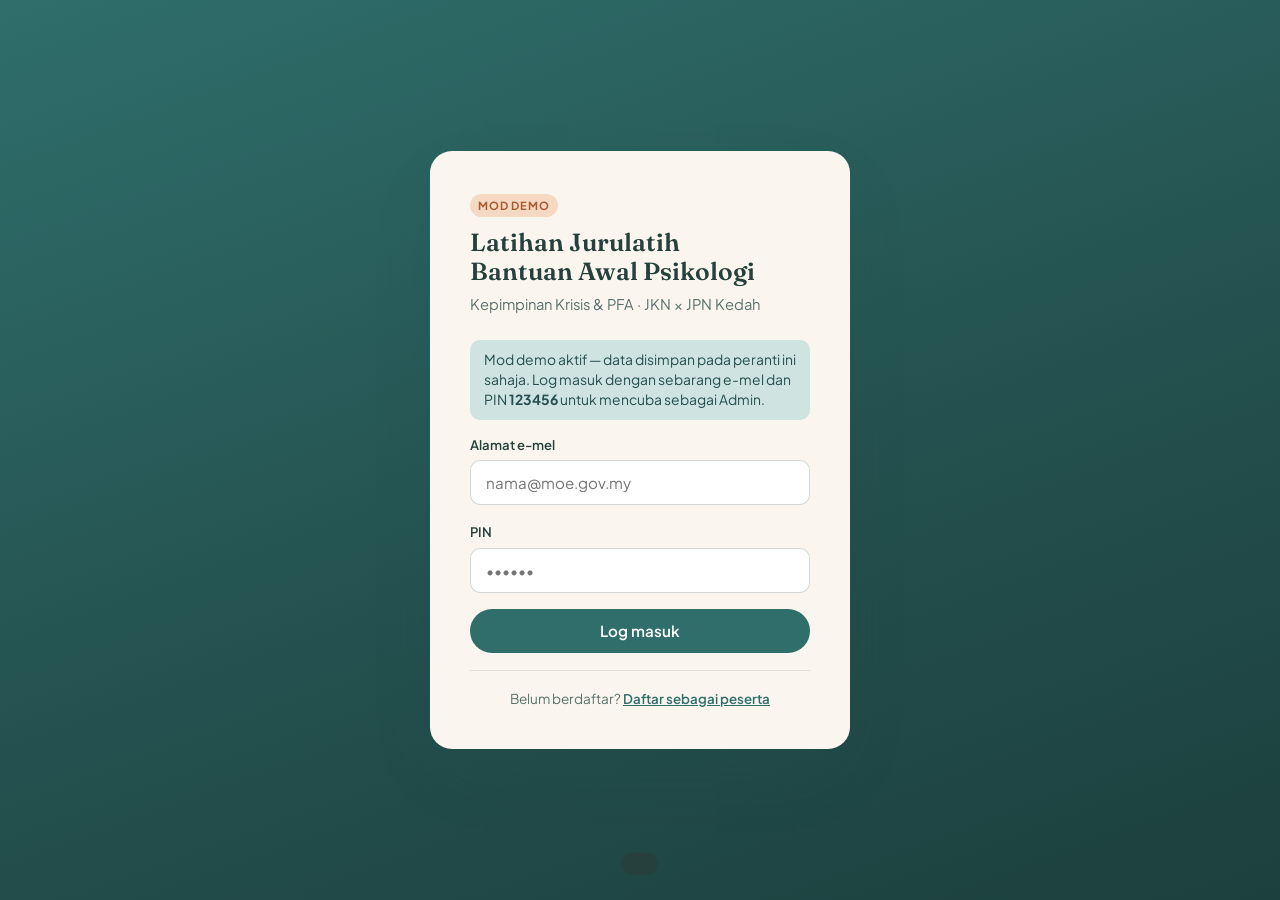
==== index.html @ 791e33bf "Add files via upload" ====
<!DOCTYPE html>
<html lang="ms">
<head>
<meta charset="UTF-8">
<meta name="viewport" content="width=device-width, initial-scale=1.0">
<meta name="theme-color" content="#2F6E6B">
<title>Latihan Jurulatih PFA — JPN Kedah</title>
<link rel="manifest" href="manifest.json">
<link rel="preconnect" href="https://fonts.googleapis.com">
<link rel="preconnect" href="https://fonts.gstatic.com" crossorigin>
<link href="https://fonts.googleapis.com/css2?family=Fraunces:opsz,wght@9..144,400;9..144,500;9..144,600;9..144,700&family=Plus+Jakarta+Sans:wght@400;500;600;700&display=swap" rel="stylesheet">
<link rel="stylesheet" href="styles.css">
</head>
<body>

<!-- ============ LOGIN ============ -->
<div id="view-login">
  <div class="login-box">
    <div id="demoTag" class="demo-tag hidden">MOD DEMO</div>
    <div class="brand">Latihan Jurulatih<br>Bantuan Awal Psikologi</div>
    <div class="sub">Kepimpinan Krisis &amp; PFA · JKN × JPN Kedah</div>

    <div id="loginMsg"></div>

    <div id="formLogin">
      <div class="field">
        <label for="inEmel">Alamat e-mel</label>
        <input type="email" id="inEmel" placeholder="nama@moe.gov.my" autocomplete="username">
      </div>
      <div class="field">
        <label for="inPin">PIN</label>
        <input type="password" id="inPin" placeholder="••••••" autocomplete="current-password" inputmode="numeric">
      </div>
      <button class="btn btn-block" id="btnLogin">Log masuk</button>
      <div class="login-alt">
        Belum berdaftar? <button id="lnkDaftar">Daftar sebagai peserta</button>
      </div>
    </div>

    <div id="formDaftar" class="hidden">
      <div class="field">
        <label for="dNama">Nama penuh</label>
        <input type="text" id="dNama" placeholder="Nama seperti dalam kad pengenalan">
      </div>
      <div class="field">
        <label for="dEmel">Alamat e-mel</label>
        <input type="email" id="dEmel" placeholder="nama@moe.gov.my">
      </div>
      <div class="field">
        <label for="dPpd">PPD / Organisasi</label>
        <select id="dPpd">
          <option value="">— Pilih —</option>
          <option>PPD Kota Setar</option><option>PPD Kubang Pasu</option>
          <option>PPD Pendang</option><option>PPD Yan</option>
          <option>PPD Kuala Muda / Sik</option><option>PPD Baling</option>
          <option>PPD Padang Terap</option><option>PPD Kulim / Bandar Baharu</option>
          <option>PPD Langkawi</option><option>PPD Pokok Sena</option>
          <option>JPN Kedah</option><option>JKN Kedah</option>
        </select>
      </div>
      <div class="field">
        <label for="dSekolah">Sekolah / Unit</label>
        <input type="text" id="dSekolah" placeholder="Contoh: SMK Sultanah Asma">
      </div>
      <div class="field">
        <label for="dPin">Cipta PIN (6 digit)</label>
        <input type="password" id="dPin" placeholder="••••••" inputmode="numeric" maxlength="6">
      </div>
      <button class="btn btn-block" id="btnDaftar">Daftar akaun</button>
      <div class="login-alt">
        Sudah ada akaun? <button id="lnkLogin">Log masuk</button>
      </div>
    </div>
  </div>
</div>

<!-- ============ APP SHELL ============ -->
<div id="shell" class="hidden">
  <nav class="topnav">
    <div class="topnav-in">
      <div class="logo">Latihan Jurulatih PFA<small>JPN KEDAH</small></div>
      <div class="spacer"></div>
      <div class="nav-links" id="navLinks">
        <button data-go="dash" class="on">Dashboard</button>
        <button data-go="sijil">Sijil</button>
        <button data-go="admin" id="navAdmin" class="hidden">Pentadbiran</button>
      </div>
      <div class="who">
        <div class="who-txt"><b id="whoNama">—</b><span id="whoPeranan">—</span></div>
        <div class="avatar" id="whoAv">?</div>
        <button class="btn btn-ghost btn-sm" id="btnKeluar">Keluar</button>
      </div>
    </div>
  </nav>

  <main>
    <!-- DASHBOARD -->
    <section id="view-dash" class="wrap"></section>
    <!-- UNIT -->
    <section id="view-unit" class="wrap hidden"></section>
    <!-- KUIZ -->
    <section id="view-kuiz" class="wrap-narrow hidden"></section>
    <!-- SIJIL -->
    <section id="view-sijil" class="wrap hidden"></section>
    <!-- ADMIN -->
    <section id="view-admin" class="wrap hidden"></section>
  </main>

  <div class="heal-strip">
    Sokongan emosi: <b>Talian HEAL 15555</b> <span>· setiap hari 8:00 pagi – 12:00 tengah malam</span>
  </div>
</div>

<div id="glossPop"></div>
<div id="toast"></div>

<script src="content.js"></script>
<script src="soalan.js"></script>
<script src="app.js"></script>
<script>
if('serviceWorker' in navigator){
  window.addEventListener('load',()=>navigator.serviceWorker.register('sw.js').catch(()=>{}));
}
</script>
</body>
</html>
---- styles.css ----
/* ==========================================================
   Sistem Latihan Jurulatih PFA — JPN Kedah
   Palet: healing (teal tenang · sage · krim · amber lembut)
   ========================================================== */
:root{
  --cream:#FAF6EF; --cream-2:#F2ECE0; --cream-3:#E8E0D2;
  --teal:#2F6E6B; --teal-deep:#234F4D; --teal-soft:#CFE3E1;
  --sage:#9CB380; --sage-soft:#C7D6B3; --sage-deep:#6E8A55;
  --amber:#E9A178; --amber-soft:#F6D9C3; --amber-deep:#A85A30;
  --slate:#26403E; --slate-soft:#5A716E; --slate-faint:#8CA09D;
  --line:rgba(38,64,62,.12); --line-2:rgba(38,64,62,.2);
  --card:#fff;
  --ok:#4E8A4A; --ok-bg:#E7F0E5;
  --warn:#B8863A;
  --shadow-s:0 6px 18px -12px rgba(35,79,77,.4);
  --shadow:0 16px 44px -24px rgba(35,79,77,.35);
  --shadow-l:0 28px 70px -30px rgba(35,79,77,.45);
  --r-s:10px; --r:16px; --r-l:22px;
  --f-head:'Fraunces',Georgia,serif;
  --f-body:'Plus Jakarta Sans',system-ui,-apple-system,sans-serif;
}
*{box-sizing:border-box;margin:0;padding:0}
html{-webkit-text-size-adjust:100%}
body{
  font-family:var(--f-body); background:var(--cream); color:var(--slate);
  line-height:1.6; -webkit-font-smoothing:antialiased; min-height:100vh;
}
h1,h2,h3,h4{font-family:var(--f-head);font-weight:600;line-height:1.15;letter-spacing:-.01em;color:var(--slate)}
h1{font-size:clamp(1.6rem,4.4vw,2.5rem)}
h2{font-size:clamp(1.3rem,3.2vw,1.85rem)}
h3{font-size:clamp(1.05rem,2.4vw,1.3rem);color:var(--teal-deep)}
h4{font-size:1rem}
a{color:var(--teal);text-decoration:none}
button{font-family:inherit;cursor:pointer;border:none;background:none;color:inherit}
:focus-visible{outline:3px solid var(--sage);outline-offset:2px;border-radius:4px}

/* ---------- utility ---------- */
.hidden{display:none !important}
.wrap{max-width:1080px;margin:0 auto;padding:0 clamp(16px,4vw,32px)}
.wrap-narrow{max-width:760px;margin:0 auto;padding:0 clamp(16px,4vw,32px)}
.eyebrow{font-size:.74rem;font-weight:700;letter-spacing:.15em;text-transform:uppercase;color:var(--teal);
  display:flex;align-items:center;gap:.6em;margin-bottom:.8em}
.eyebrow::before{content:"";width:22px;height:2px;background:var(--sage)}
.muted{color:var(--slate-soft)}
.small{font-size:.85rem}
.center{text-align:center}
.mt{margin-top:1.2rem}.mt2{margin-top:2rem}.mb{margin-bottom:1.2rem}

/* ---------- buttons ---------- */
.btn{display:inline-flex;align-items:center;justify-content:center;gap:.5em;
  background:var(--teal);color:#fff;font-weight:600;font-size:.95rem;
  padding:.75em 1.4em;border-radius:999px;transition:.2s;border:1px solid transparent}
.btn:hover{background:var(--teal-deep);transform:translateY(-1px);box-shadow:var(--shadow-s)}
.btn:disabled{opacity:.45;cursor:not-allowed;transform:none;box-shadow:none}
.btn-ghost{background:transparent;color:var(--teal-deep);border-color:var(--line-2)}
.btn-ghost:hover{background:var(--card);border-color:var(--sage);transform:none}
.btn-sage{background:var(--sage-deep)}
.btn-sage:hover{background:#5c7546}
.btn-block{width:100%}
.btn-sm{padding:.5em 1em;font-size:.85rem}

/* ---------- cards ---------- */
.card{background:var(--card);border:1px solid var(--line);border-radius:var(--r);padding:clamp(18px,2.6vw,26px);box-shadow:var(--shadow)}
.card-flat{box-shadow:none}
.pill{display:inline-block;background:var(--teal-soft);color:var(--teal-deep);font-weight:600;
  font-size:.72rem;letter-spacing:.03em;padding:.32em .85em;border-radius:999px}
.pill.sage{background:var(--sage-soft);color:#41552f}
.pill.amber{background:var(--amber-soft);color:var(--amber-deep)}
.pill.grey{background:var(--cream-3);color:var(--slate-soft)}

/* ==========================================================
   LOGIN
   ========================================================== */
#view-login{min-height:100vh;display:flex;align-items:center;justify-content:center;
  background:linear-gradient(160deg,var(--teal) 0%,var(--teal-deep) 60%,#1C403E 100%);padding:24px}
.login-box{background:var(--cream);border-radius:var(--r-l);box-shadow:var(--shadow-l);
  width:100%;max-width:420px;padding:clamp(26px,5vw,40px)}
.login-box .brand{font-family:var(--f-head);font-size:1.55rem;font-weight:600;color:var(--slate);line-height:1.15}
.login-box .sub{color:var(--slate-soft);font-size:.92rem;margin-top:.5em;margin-bottom:1.6em}
.field{margin-bottom:1rem}
.field label{display:block;font-size:.82rem;font-weight:600;color:var(--slate);margin-bottom:.4em}
.field input,.field select{width:100%;padding:.8em 1em;border:1px solid var(--line-2);border-radius:var(--r-s);
  font-family:inherit;font-size:.95rem;background:#fff;color:var(--slate);transition:.2s}
.field input:focus,.field select:focus{border-color:var(--teal);outline:none;box-shadow:0 0 0 3px rgba(47,110,107,.12)}
.login-alt{margin-top:1.3em;padding-top:1.2em;border-top:1px solid var(--line);font-size:.85rem;color:var(--slate-soft);text-align:center}
.login-alt button{color:var(--teal);font-weight:600;text-decoration:underline}
.msg{padding:.7em 1em;border-radius:var(--r-s);font-size:.87rem;margin-bottom:1em;line-height:1.45}
.msg-err{background:var(--amber-soft);color:var(--amber-deep)}
.msg-ok{background:var(--ok-bg);color:var(--ok)}
.msg-info{background:var(--teal-soft);color:var(--teal-deep)}
.demo-tag{display:inline-block;background:var(--amber-soft);color:var(--amber-deep);font-size:.7rem;
  font-weight:700;letter-spacing:.08em;padding:.25em .7em;border-radius:999px;margin-bottom:1em}

/* ==========================================================
   SHELL / HEADER
   ========================================================== */
.topnav{position:sticky;top:0;z-index:30;background:rgba(250,246,239,.92);backdrop-filter:blur(10px);
  border-bottom:1px solid var(--line)}
.topnav-in{max-width:1080px;margin:0 auto;padding:.7em clamp(16px,4vw,32px);
  display:flex;align-items:center;gap:1em}
.logo{font-family:var(--f-head);font-weight:600;color:var(--teal-deep);font-size:1.02rem;line-height:1.1}
.logo small{display:block;font-family:var(--f-body);font-size:.68rem;color:var(--slate-soft);font-weight:500;letter-spacing:.04em}
.topnav .spacer{flex:1}
.nav-links{display:flex;gap:.2em}
.nav-links button{padding:.5em .85em;border-radius:999px;font-size:.86rem;font-weight:600;color:var(--slate-soft);transition:.18s}
.nav-links button:hover{color:var(--teal-deep);background:var(--cream-2)}
.nav-links button.on{background:var(--teal);color:#fff}
.who{display:flex;align-items:center;gap:.6em}
.avatar{width:34px;height:34px;border-radius:50%;background:var(--sage);color:#fff;font-weight:700;
  display:flex;align-items:center;justify-content:center;font-size:.85rem;flex:none}
.who-txt{font-size:.8rem;line-height:1.25}
.who-txt b{display:block;color:var(--slate)}
.who-txt span{color:var(--slate-faint);font-size:.72rem}
@media(max-width:720px){
  .who-txt{display:none}
  .nav-links{order:3;width:100%;overflow-x:auto;padding-top:.4em;border-top:1px solid var(--line);margin-top:.4em}
  .topnav-in{flex-wrap:wrap}
}
main{padding:clamp(22px,4vw,44px) 0 90px}

/* helpline strip — kekal kelihatan */
.heal-strip{position:fixed;bottom:0;left:0;right:0;z-index:35;
  background:var(--teal-deep);color:#fff;font-size:.8rem;padding:.55em 1em;text-align:center}
.heal-strip b{color:var(--amber);font-family:var(--f-head);font-size:.95rem;letter-spacing:.02em}
.heal-strip span{opacity:.8}
@media(max-width:520px){.heal-strip span{display:none}}

/* ==========================================================
   DASHBOARD
   ========================================================== */
.hero{background:linear-gradient(150deg,var(--teal),var(--teal-deep));color:#fff;
  border-radius:var(--r-l);padding:clamp(22px,4vw,36px);box-shadow:var(--shadow)}
.hero h1{color:#fff;margin-bottom:.3em}
.hero p{color:rgba(255,255,255,.82);max-width:52ch;font-size:.98rem}
.progress-ring{display:flex;align-items:center;gap:clamp(16px,3vw,28px);margin-top:1.5em;flex-wrap:wrap}
.ring{position:relative;width:96px;height:96px;flex:none}
.ring svg{transform:rotate(-90deg)}
.ring-txt{position:absolute;inset:0;display:flex;flex-direction:column;align-items:center;justify-content:center;color:#fff}
.ring-txt b{font-family:var(--f-head);font-size:1.5rem;line-height:1}
.ring-txt small{font-size:.62rem;opacity:.8;letter-spacing:.06em}
.prog-stats{display:flex;gap:clamp(14px,3vw,30px);flex-wrap:wrap}
.pstat b{display:block;font-family:var(--f-head);font-size:1.5rem;color:#fff;line-height:1.1}
.pstat span{font-size:.76rem;color:rgba(255,255,255,.75)}

.unit-grid{display:grid;grid-template-columns:repeat(auto-fill,minmax(255px,1fr));gap:clamp(12px,2vw,18px);margin-top:1.4em}
.unit-card{background:var(--card);border:1px solid var(--line);border-radius:var(--r);padding:20px;
  box-shadow:var(--shadow-s);text-align:left;transition:.2s;display:flex;flex-direction:column;gap:.5em;position:relative;overflow:hidden}
.unit-card::before{content:"";position:absolute;left:0;top:0;bottom:0;width:4px;background:var(--cream-3)}
.unit-card.done::before{background:var(--sage)}
.unit-card.started::before{background:var(--amber)}
.unit-card:hover{transform:translateY(-3px);box-shadow:var(--shadow);border-color:var(--sage-soft)}
.unit-card .no{font-family:var(--f-head);font-size:.8rem;font-weight:700;color:var(--sage-deep);letter-spacing:.1em}
.unit-card h3{font-size:1.06rem;line-height:1.25;color:var(--slate)}
.unit-card p{font-size:.85rem;color:var(--slate-soft);line-height:1.45;flex:1}
.unit-foot{display:flex;align-items:center;justify-content:space-between;gap:.5em;margin-top:.3em}
.score-chip{font-size:.74rem;font-weight:700;padding:.28em .7em;border-radius:999px;background:var(--cream-3);color:var(--slate-soft)}
.score-chip.pass{background:var(--ok-bg);color:var(--ok)}
.score-chip.fail{background:var(--amber-soft);color:var(--amber-deep)}

/* cert banner */
.cert-banner{margin-top:1.6em;border-radius:var(--r);padding:clamp(18px,3vw,26px);
  background:linear-gradient(140deg,var(--sage-soft),#e4ecd7);border:1px solid var(--sage-soft);
  display:flex;align-items:center;gap:1.2em;flex-wrap:wrap}
.cert-banner.locked{background:var(--cream-2);border-color:var(--line)}
.cert-banner .ci{font-size:2rem;flex:none}
.cert-banner div{flex:1;min-width:200px}
.cert-banner h3{margin-bottom:.2em}
.cert-banner p{font-size:.88rem;color:var(--slate-soft)}

/* ==========================================================
   UNIT READER
   ========================================================== */
.unit-head{background:linear-gradient(150deg,var(--teal),var(--teal-deep));color:#fff;
  border-radius:var(--r-l);padding:clamp(20px,3.5vw,32px);box-shadow:var(--shadow)}
.unit-head .eyebrow{color:var(--sage-soft)}
.unit-head .eyebrow::before{background:var(--amber)}
.unit-head h1{color:#fff}
.unit-head p{color:rgba(255,255,255,.82);margin-top:.5em;max-width:56ch}
.obj-list{background:rgba(255,255,255,.08);border:1px solid rgba(255,255,255,.16);border-radius:var(--r);
  padding:14px 18px;margin-top:1.2em}
.obj-list b{color:var(--sage-soft);font-size:.76rem;letter-spacing:.1em;text-transform:uppercase;display:block;margin-bottom:.5em}
.obj-list li{color:rgba(255,255,255,.9);font-size:.9rem;list-style:none;padding-left:1.3em;position:relative;margin-bottom:.35em;line-height:1.45}
.obj-list li::before{content:"→";position:absolute;left:0;color:var(--amber)}

.section{margin-top:clamp(22px,3.5vw,34px)}
.section > h2{margin-bottom:.6em}
.prosa{font-size:1rem;line-height:1.7;color:var(--slate)}
.prosa + .prosa{margin-top:.9em}

/* poin dengan penjelasan boleh buka */
.poin{list-style:none;display:flex;flex-direction:column;gap:.55em}
.poin > li{background:var(--card);border:1px solid var(--line);border-radius:var(--r-s);
  padding:.85em 1em;box-shadow:var(--shadow-s)}
.poin .pt{display:flex;gap:.7em;align-items:flex-start}
.poin .dot{width:8px;height:8px;border-radius:2px;background:var(--sage);transform:rotate(45deg);margin-top:.55em;flex:none}
.poin .pt-txt{flex:1;font-size:.97rem;line-height:1.55}
.poin .pt-txt b{color:var(--teal-deep)}
.why-btn{flex:none;background:var(--cream-2);border:1px solid var(--line);color:var(--teal-deep);
  font-size:.74rem;font-weight:700;padding:.3em .7em;border-radius:999px;transition:.18s;white-space:nowrap}
.why-btn:hover{background:var(--teal);color:#fff;border-color:var(--teal)}
.why-btn.on{background:var(--teal);color:#fff;border-color:var(--teal)}
.why{display:none;margin-top:.8em;padding:.9em 1em;background:var(--cream-2);border-left:3px solid var(--sage);
  border-radius:0 var(--r-s) var(--r-s) 0}
.why.open{display:block;animation:slideDown .28s ease}
@keyframes slideDown{from{opacity:0;transform:translateY(-6px)}to{opacity:1;transform:none}}
@media(prefers-reduced-motion:reduce){.why.open{animation:none}}
.why h4{color:var(--teal-deep);font-size:.92rem;margin-bottom:.35em}
.why p{font-size:.9rem;line-height:1.6;color:var(--slate)}
.why p + p{margin-top:.5em}
.why .contoh{margin-top:.6em;padding:.6em .8em;background:#fff;border-radius:var(--r-s);font-size:.87rem;
  color:var(--teal-deep);font-style:italic;border:1px dashed var(--sage-soft)}

/* kad grid */
.kad-grid{display:grid;grid-template-columns:repeat(auto-fit,minmax(250px,1fr));gap:clamp(12px,2vw,16px)}
.kad{background:var(--card);border:1px solid var(--line);border-radius:var(--r);padding:18px;box-shadow:var(--shadow-s)}
.kad h4{color:var(--teal-deep);font-size:1rem;margin-bottom:.35em}
.kad p{font-size:.9rem;color:var(--slate-soft);line-height:1.55}
.kad .why-btn{margin-top:.7em;display:inline-block}

/* banding (2 lajur) */
.banding{display:grid;grid-template-columns:1fr 1fr;gap:clamp(12px,2vw,18px)}
@media(max-width:700px){.banding{grid-template-columns:1fr}}
.bcol{border-radius:var(--r);padding:18px;border:1px solid}
.bcol.do{background:var(--ok-bg);border-color:#CADFC4}
.bcol.dont{background:var(--amber-soft);border-color:#F0CDB6}
.bcol.neutral{background:var(--cream-2);border-color:var(--line-2)}
.bcol h4{display:flex;align-items:center;gap:.45em;margin-bottom:.6em}
.bcol.do h4{color:#3C6B3A}.bcol.dont h4{color:var(--amber-deep)}
.bcol.neutral h4{color:var(--teal-deep)}
.bcol ul{list-style:none;display:flex;flex-direction:column;gap:.45em}
.bcol li{position:relative;padding-left:1.4em;font-size:.9rem;line-height:1.5}
.bcol.do li::before{content:"✓";position:absolute;left:0;color:var(--sage-deep);font-weight:700}
.bcol.dont li::before{content:"✕";position:absolute;left:0;color:var(--amber-deep);font-weight:700}
.bcol.neutral li::before{content:"◆";position:absolute;left:0;color:var(--slate-faint);font-size:.7em;top:.35em}

/* glosari chip */
.gl{border-bottom:1.5px dotted var(--sage-deep);cursor:help;color:var(--teal-deep);font-weight:600}
.gl:hover{background:var(--sage-soft);border-radius:3px}
#glossPop{position:fixed;z-index:70;max-width:290px;background:var(--slate);color:#E8EFEC;
  padding:.85em 1em;border-radius:var(--r-s);box-shadow:var(--shadow-l);font-size:.85rem;line-height:1.5;display:none}
#glossPop.show{display:block}
#glossPop b{color:var(--sage-soft);display:block;margin-bottom:.25em;font-size:.9rem}
#glossPop .full{color:#B9C9C5;font-style:italic;font-size:.8rem;display:block;margin-bottom:.4em}

/* ==========================================================
   KOMPONEN INTERAKTIF
   ========================================================== */
.ia{background:var(--card);border:1px solid var(--sage-soft);border-radius:var(--r);
  padding:clamp(18px,3vw,26px);box-shadow:var(--shadow)}
.ia-head{display:flex;align-items:center;gap:.6em;margin-bottom:1em}
.ia-head .tag{background:var(--sage-soft);color:#41552F;font-size:.68rem;font-weight:700;
  letter-spacing:.1em;padding:.28em .7em;border-radius:999px;text-transform:uppercase}
.ia-head h3{font-size:1.1rem}

/* piramid interaktif */
.pyr{display:grid;grid-template-columns:1fr 1fr;gap:clamp(16px,3vw,28px);align-items:center}
@media(max-width:760px){.pyr{grid-template-columns:1fr}}
.pyr svg{width:100%;max-width:400px;margin:0 auto;display:block}
.pyr polygon{cursor:pointer;transition:.2s}
.pyr polygon:hover{opacity:.82}
.pyr polygon.sel{stroke:var(--slate);stroke-width:3}
.pyr-info{background:var(--cream-2);border-radius:var(--r);padding:16px 18px;min-height:150px}
.pyr-info .lbl{font-size:.72rem;font-weight:700;letter-spacing:.1em;text-transform:uppercase;color:var(--slate-faint)}
.pyr-info h4{color:var(--teal-deep);margin:.25em 0 .5em;font-size:1.05rem}
.pyr-info p{font-size:.9rem;line-height:1.55;color:var(--slate)}
.pyr-info .siapa{margin-top:.7em;font-size:.85rem;color:var(--teal-deep)}
.pyr-info .siapa b{color:var(--slate)}

/* pemasa nafas */
.nafas{text-align:center}
.nafas-circle{width:clamp(140px,34vw,190px);height:clamp(140px,34vw,190px);border-radius:50%;margin:0 auto;
  background:radial-gradient(circle at 40% 35%,var(--sage-soft),var(--teal));
  display:flex;flex-direction:column;align-items:center;justify-content:center;color:#fff;
  box-shadow:0 20px 50px -22px rgba(47,110,107,.7);transition:transform 1s ease-in-out}
.nafas-circle b{font-family:var(--f-head);font-size:clamp(1.4rem,4vw,1.9rem)}
.nafas-circle small{font-size:.8rem;opacity:.9;letter-spacing:.04em}
.nafas-ctr{margin-top:1.1em;display:flex;gap:.6em;justify-content:center;align-items:center;flex-wrap:wrap}
.nafas-kira{font-family:var(--f-head);font-size:1.1rem;color:var(--teal-deep);min-width:5.5em}

/* grounding */
.gr-steps{display:flex;flex-direction:column;gap:.5em}
.gr-step{display:flex;align-items:center;gap:1em;background:var(--cream-2);border-radius:var(--r-s);
  padding:.7em 1em;opacity:.45;transition:.3s}
.gr-step.on{opacity:1;background:var(--card);border:1px solid var(--sage-soft);box-shadow:var(--shadow-s)}
.gr-step.done{opacity:.7}
.gr-num{font-family:var(--f-head);font-size:1.7rem;font-weight:600;color:var(--sage);width:1.5em;text-align:center;flex:none}
.gr-step b{font-size:.98rem}
.gr-step small{display:block;color:var(--slate-soft);font-size:.82rem}

/* tukar ayat validasi */
.tv-card{background:var(--amber-soft);border:1px solid #F0CDB6;border-radius:var(--r);padding:16px;margin-bottom:.8em}
.tv-card .bad{color:var(--amber-deep);font-style:italic;font-size:.95rem}
.tv-card .lbl{font-size:.7rem;font-weight:700;letter-spacing:.08em;text-transform:uppercase;color:var(--amber-deep);margin-bottom:.3em}
.tv-reveal{display:none;margin-top:.8em;padding:.8em 1em;background:var(--ok-bg);border-radius:var(--r-s);border:1px solid #CADFC4}
.tv-reveal.open{display:block}
.tv-reveal .lbl{color:var(--ok)}
.tv-reveal .good{color:#33613A;font-style:italic;font-size:.95rem}
.tv-reveal .kesan{font-size:.85rem;color:var(--slate-soft);margin-top:.5em}

/* ==========================================================
   KUIZ
   ========================================================== */
.quiz-head{display:flex;align-items:center;justify-content:space-between;gap:1em;flex-wrap:wrap;margin-bottom:1.2em}
.qbar{height:6px;background:var(--cream-3);border-radius:99px;overflow:hidden;margin-top:.7em}
.qbar div{height:100%;background:linear-gradient(90deg,var(--sage),var(--teal));transition:width .35s ease;width:0}
.q-card{background:var(--card);border:1px solid var(--line);border-radius:var(--r-l);
  padding:clamp(20px,3.4vw,30px);box-shadow:var(--shadow)}
.q-meta{display:flex;align-items:center;gap:.6em;margin-bottom:1em;flex-wrap:wrap}
.q-senario{background:var(--cream-2);border-left:4px solid var(--amber);border-radius:0 var(--r-s) var(--r-s) 0;
  padding:.9em 1.1em;margin-bottom:1.1em;font-size:.94rem;line-height:1.6;color:var(--slate)}
.q-senario b{color:var(--amber-deep)}
.q-teks{font-size:clamp(1.02rem,2.2vw,1.15rem);font-weight:600;line-height:1.5;color:var(--slate);margin-bottom:1.1em}
.opts{display:flex;flex-direction:column;gap:.6em}
.opt{display:flex;gap:.8em;align-items:flex-start;text-align:left;width:100%;
  background:var(--cream);border:1.5px solid var(--line-2);border-radius:var(--r);
  padding:.9em 1.1em;transition:.18s;font-size:.95rem;line-height:1.5;color:var(--slate)}
.opt:hover:not(:disabled){border-color:var(--teal);background:#fff;transform:translateX(3px)}
.opt .key{width:26px;height:26px;border-radius:8px;background:var(--cream-3);color:var(--slate-soft);
  font-weight:700;font-size:.82rem;display:flex;align-items:center;justify-content:center;flex:none;transition:.18s}
.opt.sel{border-color:var(--teal);background:#fff}
.opt.sel .key{background:var(--teal);color:#fff}
.opt.betul{border-color:var(--sage-deep);background:var(--ok-bg)}
.opt.betul .key{background:var(--sage-deep);color:#fff}
.opt.silap{border-color:var(--amber);background:var(--amber-soft)}
.opt.silap .key{background:var(--amber);color:#fff}
.opt:disabled{cursor:default}
.fb{margin-top:1.1em;padding:1em 1.2em;border-radius:var(--r);display:none}
.fb.show{display:block;animation:slideDown .3s ease}
.fb.tepat{background:var(--ok-bg);border:1px solid #CADFC4}
.fb.belum{background:var(--amber-soft);border:1px solid #F0CDB6}
.fb h4{margin-bottom:.4em;display:flex;align-items:center;gap:.4em}
.fb.tepat h4{color:#33613A}.fb.belum h4{color:var(--amber-deep)}
.fb p{font-size:.92rem;line-height:1.6;color:var(--slate)}
.fb .rujuk{margin-top:.6em;font-size:.82rem;color:var(--slate-soft)}
.quiz-nav{display:flex;justify-content:space-between;gap:.8em;margin-top:1.3em;flex-wrap:wrap}

/* keputusan kuiz */
.result{text-align:center;padding:clamp(24px,4vw,40px)}
.result .big{font-family:var(--f-head);font-size:clamp(3rem,12vw,5rem);font-weight:700;line-height:1}
.result.pass .big{color:var(--sage-deep)}
.result.fail .big{color:var(--amber-deep)}
.result h2{margin:.3em 0}
.result p{color:var(--slate-soft);max-width:44ch;margin:0 auto}
.result-acts{display:flex;gap:.7em;justify-content:center;margin-top:1.6em;flex-wrap:wrap}
.review-item{text-align:left;background:var(--cream-2);border-radius:var(--r-s);padding:.8em 1em;margin-top:.6em;font-size:.88rem}
.review-item .rq{font-weight:600;color:var(--slate);display:block;margin-bottom:.3em}
.review-item.ok{border-left:3px solid var(--sage-deep)}
.review-item.no{border-left:3px solid var(--amber)}

/* ==========================================================
   SIJIL
   ========================================================== */
.sijil{background:#fff;border:1px solid var(--line);border-radius:var(--r);padding:clamp(26px,5vw,52px);
  box-shadow:var(--shadow-l);text-align:center;position:relative;overflow:hidden;
  background-image:radial-gradient(circle at 12% 8%,rgba(156,179,128,.10),transparent 42%),
                   radial-gradient(circle at 88% 92%,rgba(47,110,107,.10),transparent 42%)}
.sijil::before{content:"";position:absolute;inset:12px;border:2px solid var(--sage-soft);border-radius:12px;pointer-events:none}
.sijil-in{position:relative;z-index:1}
.sijil .kop{font-size:.78rem;letter-spacing:.14em;text-transform:uppercase;color:var(--teal);font-weight:700}
.sijil h2{font-family:var(--f-head);font-size:clamp(1.5rem,4.6vw,2.3rem);margin:.5em 0 .1em}
.sijil .sub{color:var(--slate-soft);font-size:.9rem}
.sijil .nama{font-family:var(--f-head);font-size:clamp(1.5rem,5vw,2.2rem);color:var(--teal-deep);
  margin:1.1em 0 .2em;border-bottom:1px solid var(--sage-soft);display:inline-block;padding:0 .6em .25em}
.sijil .peranan{font-size:.9rem;color:var(--slate-soft)}
.sijil .badan{font-size:.94rem;line-height:1.7;max-width:52ch;margin:1.3em auto;color:var(--slate)}
.sijil-foot{display:flex;justify-content:space-around;gap:1.4em;margin-top:2em;flex-wrap:wrap;font-size:.8rem}
.sijil-foot div{flex:1;min-width:150px}
.sijil-foot .line{border-top:1px solid var(--line-2);padding-top:.5em;margin-top:2.2em;color:var(--slate-soft)}
.sijil-foot b{color:var(--slate);display:block}
.sijil .no{margin-top:1.6em;font-size:.74rem;color:var(--slate-faint);letter-spacing:.05em}

/* ==========================================================
   ADMIN
   ========================================================== */
.tabs{display:flex;gap:.3em;border-bottom:1px solid var(--line);margin-bottom:1.4em;overflow-x:auto}
.tabs button{padding:.7em 1.1em;font-size:.88rem;font-weight:600;color:var(--slate-soft);
  border-bottom:2.5px solid transparent;white-space:nowrap}
.tabs button.on{color:var(--teal-deep);border-bottom-color:var(--teal)}
.stat-row{display:grid;grid-template-columns:repeat(auto-fit,minmax(140px,1fr));gap:12px;margin-bottom:1.4em}
.stat{background:var(--card);border:1px solid var(--line);border-radius:var(--r);padding:16px;box-shadow:var(--shadow-s)}
.stat b{display:block;font-family:var(--f-head);font-size:1.8rem;color:var(--teal-deep);line-height:1.1}
.stat span{font-size:.78rem;color:var(--slate-soft)}
.tbl-wrap{overflow-x:auto;background:var(--card);border:1px solid var(--line);border-radius:var(--r);box-shadow:var(--shadow-s)}
table.tbl{width:100%;border-collapse:collapse;font-size:.86rem;min-width:600px}
table.tbl th{background:var(--cream-2);text-align:left;padding:.75em 1em;font-weight:700;color:var(--teal-deep);
  font-size:.78rem;letter-spacing:.04em;text-transform:uppercase;white-space:nowrap;border-bottom:1px solid var(--line)}
table.tbl td{padding:.7em 1em;border-bottom:1px solid var(--line);vertical-align:middle}
table.tbl tr:last-child td{border-bottom:none}
table.tbl tr:hover td{background:var(--cream)}

/* loader */
.loader{display:flex;align-items:center;justify-content:center;gap:.7em;padding:2.5em;color:var(--slate-soft);font-size:.9rem}
.spin{width:20px;height:20px;border:2.5px solid var(--sage-soft);border-top-color:var(--teal);
  border-radius:50%;animation:sp .7s linear infinite}
@keyframes sp{to{transform:rotate(360deg)}}
.empty{text-align:center;padding:2.6em 1em;color:var(--slate-soft)}
.empty .ic{font-size:2rem;margin-bottom:.4em}

/* toast */
#toast{position:fixed;bottom:52px;left:50%;transform:translateX(-50%) translateY(120%);z-index:80;
  background:var(--slate);color:#fff;padding:.8em 1.3em;border-radius:999px;font-size:.87rem;
  box-shadow:var(--shadow-l);transition:transform .3s ease;max-width:90vw;text-align:center}
#toast.show{transform:translateX(-50%) translateY(0)}

@media print{
  .topnav,.heal-strip,#toast,.no-print{display:none !important}
  body{background:#fff}
  .sijil{box-shadow:none;border:none}
  main{padding:0}
}
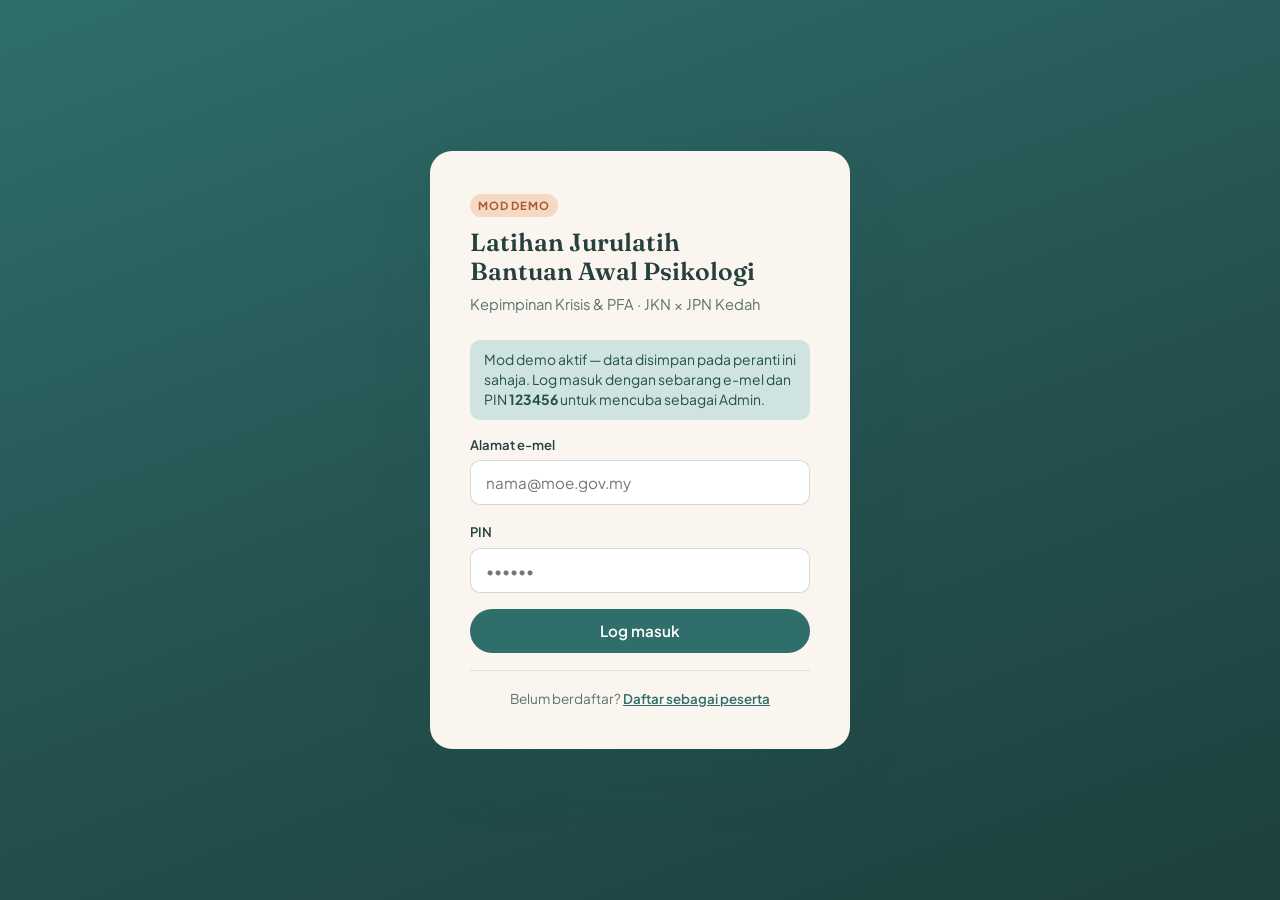
==== commit 8606b71a: "Update index.html" ====
--- a/index.html
+++ b/index.html
@@ -84,8 +84,15 @@
         <button data-go="dash" class="on">Dashboard</button>
         <button data-go="sijil">Sijil</button>
         <button data-go="admin" id="navAdmin" class="hidden">Pentadbiran</button>
+        <a class="nav-slaid" href="slaid.html" title="Buka slaid pembentangan 8 unit">◧ Slaid</a>
       </div>
       <div class="who">
+        <div class="paparan" id="paparan">
+          <button id="btnKecil" class="pbtn" title="Kecilkan teks" aria-label="Kecilkan teks">A−</button>
+          <span class="pskala" id="pSkala">100%</span>
+          <button id="btnBesar" class="pbtn" title="Besarkan teks" aria-label="Besarkan teks">A+</button>
+          <button id="btnBentang" class="pbtn pbtn-mode" title="Mod pembentangan (tekan P)" aria-label="Mod pembentangan">⛶ Bentang</button>
+        </div>
         <div class="who-txt"><b id="whoNama">—</b><span id="whoPeranan">—</span></div>
         <div class="avatar" id="whoAv">?</div>
         <button class="btn btn-ghost btn-sm" id="btnKeluar">Keluar</button>
@@ -109,6 +116,12 @@
   <div class="heal-strip">
     Sokongan emosi: <b>Talian HEAL 15555</b> <span>· setiap hari 8:00 pagi – 12:00 tengah malam</span>
   </div>
+
+  <div id="stepBar" class="step-bar hidden">
+    <button class="sb-btn" id="sbPrev" aria-label="Bahagian sebelum">‹</button>
+    <span class="sb-kira"><b id="sbKini">1</b> / <span id="sbJum">1</span></span>
+    <button class="sb-btn" id="sbNext" aria-label="Bahagian seterusnya">›</button>
+  </div>
 </div>
 
 <div id="glossPop"></div>
--- a/styles.css
+++ b/styles.css
@@ -397,10 +397,11 @@
 .empty .ic{font-size:2rem;margin-bottom:.4em}
 
 /* toast */
-#toast{position:fixed;bottom:52px;left:50%;transform:translateX(-50%) translateY(120%);z-index:80;
+#toast{position:fixed;bottom:52px;left:50%;transform:translateX(-50%) translateY(160%);z-index:80;
   background:var(--slate);color:#fff;padding:.8em 1.3em;border-radius:999px;font-size:.87rem;
-  box-shadow:var(--shadow-l);transition:transform .3s ease;max-width:90vw;text-align:center}
-#toast.show{transform:translateX(-50%) translateY(0)}
+  box-shadow:var(--shadow-l);transition:transform .3s ease,opacity .3s ease;max-width:90vw;text-align:center;
+  opacity:0;visibility:hidden}
+#toast.show{transform:translateX(-50%) translateY(0);opacity:1;visibility:visible}
 
 @media print{
   .topnav,.heal-strip,#toast,.no-print{display:none !important}
@@ -408,3 +409,132 @@
   .sijil{box-shadow:none;border:none}
   main{padding:0}
 }
+
+/* ============================================================
+   KAWALAN PAPARAN — saiz teks & mod pembentangan
+   ============================================================ */
+
+/* Skala teks global. --skala ditetapkan pengguna (A− / A+),
+   --bmul ditambah automatik apabila mod pembentangan aktif. */
+html{ font-size: calc(16px * var(--skala, 1) * var(--bmul, 1)); }
+
+.paparan{ display:flex; align-items:center; gap:4px; margin-right:10px; }
+.pbtn{
+  font-family:var(--f-body); font-size:.8rem; font-weight:700; cursor:pointer;
+  background:var(--cream-2); border:1px solid var(--line); color:var(--slate);
+  border-radius:9px; padding:.36em .6em; line-height:1; transition:.15s; white-space:nowrap;
+}
+.pbtn:hover{ background:#fff; border-color:var(--sage); color:var(--teal-deep); }
+.pbtn:disabled{ opacity:.35; cursor:default; }
+.pbtn-mode{ margin-left:6px; }
+.pbtn-mode.on{ background:var(--teal); border-color:var(--teal); color:#fff; }
+.pskala{
+  font-size:.72rem; font-weight:700; color:var(--slate-soft);
+  min-width:3.2em; text-align:center; font-variant-numeric:tabular-nums;
+}
+@media(max-width:900px){ .pskala{ display:none; } .pbtn-mode{ display:none; } }
+
+/* ---------- MOD PEMBENTANGAN ---------- */
+body.bentang{ background:var(--cream); }
+
+/* ruang lebih lebar untuk skrin projektor */
+body.bentang .wrap{ max-width:1680px; }
+body.bentang .wrap-narrow{ max-width:1280px; }
+
+/* topnav dipermudah — kurangkan gangguan visual di skrin besar */
+body.bentang .who-txt,
+body.bentang .avatar,
+body.bentang #btnKeluar{ display:none; }
+body.bentang .topnav{ padding:.35em 0; }
+body.bentang .logo small{ display:none; }
+/* Kawalan header tidak membesar bersama kandungan — penonton membaca
+   kandungan, bukan menu. Saiz px supaya bebas daripada --skala. */
+body.bentang .logo{ font-size:15px; white-space:nowrap; }
+body.bentang .nav-links button{ font-size:14px; white-space:nowrap; padding:.5em .8em; }
+body.bentang .pbtn{ font-size:12px; }
+body.bentang .pskala{ font-size:11px; }
+body.bentang .step-bar{ font-size:14px; }
+body.bentang .sb-kira{ font-size:13px; }
+body.bentang .heal-strip{ font-size:14px; }
+body.bentang .heal-strip b{ font-size:15px; }
+
+/* elemen interaktif dibesarkan supaya jelas dari belakang dewan */
+body.bentang .nafas-circle{ width:min(38vh,340px); height:min(38vh,340px); }
+body.bentang .nafas-circle b{ font-size:3rem; }
+body.bentang .nafas-kira{ font-size:1.05rem; }
+body.bentang .gr-num{ font-size:2.6rem; }
+body.bentang .pyr svg{ max-width:600px; }
+body.bentang .pyr-info{ min-height:230px; }
+body.bentang .pyr-info h4{ font-size:1.4rem; }
+body.bentang .pyr-info p{ font-size:1.1rem; line-height:1.6; }
+
+/* kad unit dashboard: grid lebih luas */
+body.bentang .unit-grid{ grid-template-columns:repeat(auto-fill,minmax(340px,1fr)); }
+
+/* soalan kuiz lebih besar semasa dibentangkan berkumpulan */
+body.bentang .q-teks{ font-size:1.5rem; line-height:1.4; }
+body.bentang .opt{ padding:1em 1.2em; font-size:1.1rem; }
+
+/* jalur HEAL kekal saiz tetap — ia rujukan, bukan kandungan pembentangan */
+body.bentang .heal-strip{ padding:.6em; }
+
+/* ---------- langkah demi langkah (unit) ---------- */
+.pv-step{ display:block; }
+
+/* dalam mod bentang, hanya satu bahagian dipaparkan pada satu masa */
+body.bentang.melangkah #view-unit .pv-step{ display:none; }
+body.bentang.melangkah #view-unit .pv-step.kini{
+  display:block; animation:masuk .32s ease;
+}
+@keyframes masuk{ from{opacity:0; transform:translateY(10px)} to{opacity:1; transform:none} }
+@media (prefers-reduced-motion:reduce){
+  body.bentang.melangkah #view-unit .pv-step.kini{ animation:none; }
+}
+body.bentang.melangkah main{ padding-bottom:6rem; }
+
+/* bar navigasi bahagian */
+.step-bar{
+  position:fixed; right:1.4rem; bottom:4.2rem; z-index:60;
+  display:flex; align-items:center; gap:.5em;
+  background:var(--slate); color:#fff; border-radius:999px;
+  padding:.4em .6em; box-shadow:0 10px 26px -14px rgba(0,0,0,.45);
+}
+.step-bar.hidden{ display:none; }
+.sb-btn{
+  width:2.1em; height:2.1em; border-radius:50%; cursor:pointer;
+  background:rgba(255,255,255,.12); border:1px solid rgba(255,255,255,.24);
+  color:#fff; font-size:1.15rem; line-height:1; font-family:var(--f-body);
+  display:flex; align-items:center; justify-content:center; transition:.15s;
+}
+.sb-btn:hover{ background:rgba(255,255,255,.26); }
+.sb-btn:disabled{ opacity:.3; cursor:default; }
+.sb-kira{
+  font-size:.85rem; font-weight:600; color:#CBD9D6;
+  min-width:3.6em; text-align:center; font-variant-numeric:tabular-nums;
+}
+.sb-kira b{ color:#fff; }
+
+/* petunjuk ringkas ketika mod bentang dihidupkan */
+.bentang-tip{
+  position:fixed; top:4.6rem; left:50%; transform:translateX(-50%); z-index:70;
+  background:var(--slate); color:#DFE8E6; font-size:.82rem; font-weight:600;
+  padding:.5em 1em; border-radius:999px; box-shadow:var(--shadow);
+  transition:opacity .5s; pointer-events:none;
+}
+
+/* cetakan tidak perlu kawalan paparan */
+@media print{ .paparan, .step-bar, .bentang-tip{ display:none !important; } }
+
+/* pada skrin sempit + teks dibesarkan, benarkan menu diskrol mendatar */
+@media(max-width:760px){
+  .nav-links{ overflow-x:auto; -webkit-overflow-scrolling:touch; scrollbar-width:none; }
+  .nav-links::-webkit-scrollbar{ display:none; }
+}
+
+/* pautan ke aplikasi slaid pembentangan */
+.nav-slaid{
+  font-family:var(--f-body);font-size:.88rem;font-weight:600;text-decoration:none;
+  color:var(--slate-soft);padding:.5em .9em;border-radius:9px;transition:.15s;white-space:nowrap;
+}
+.nav-slaid:hover{background:var(--cream-2);color:var(--teal-deep)}
+body.bentang .nav-slaid{font-size:14px}
